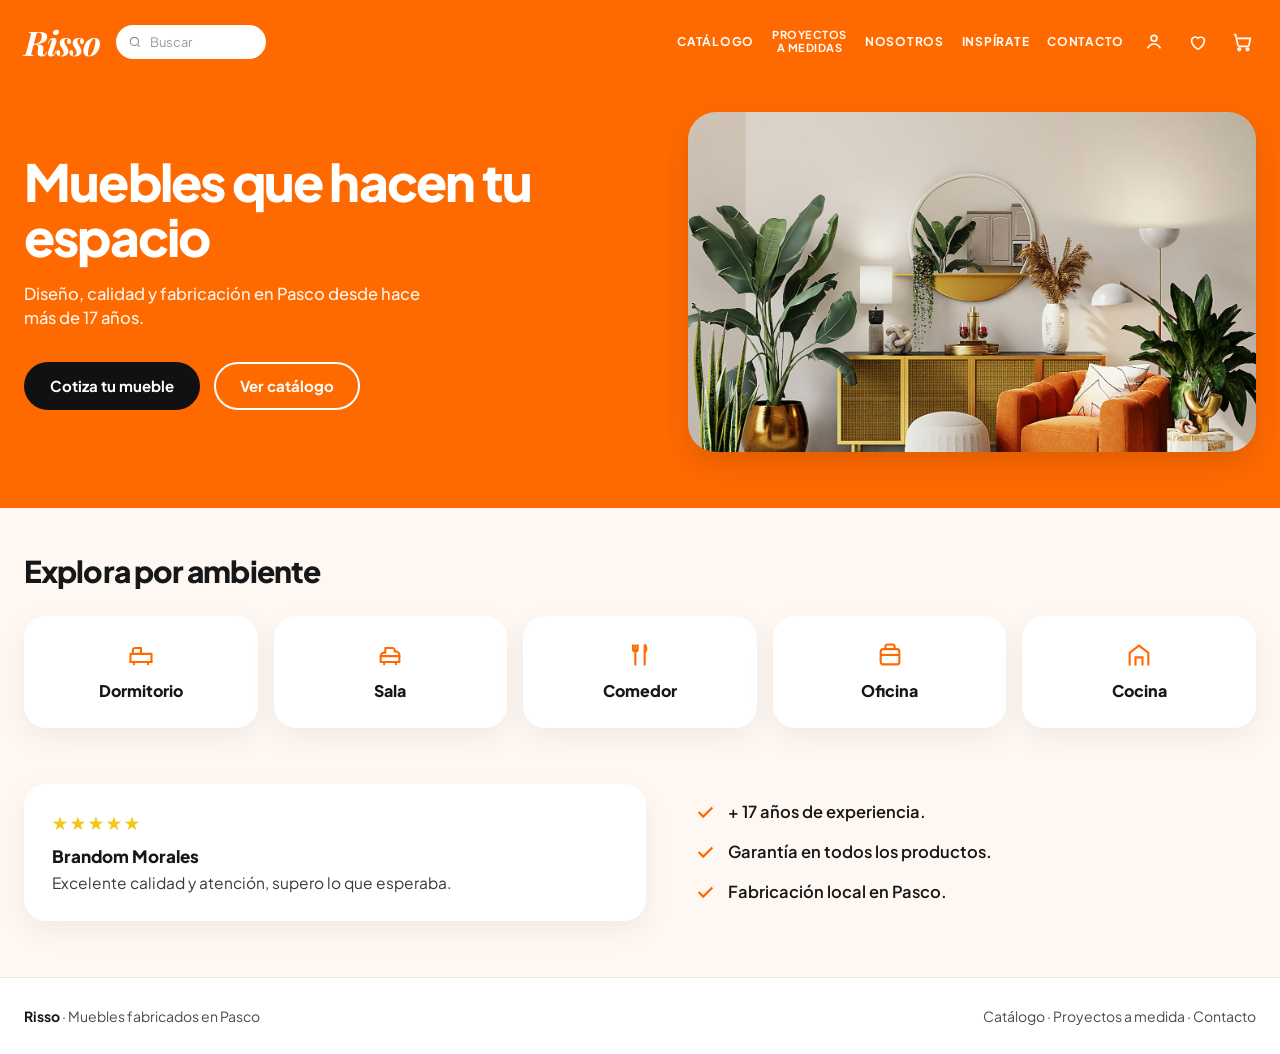
==== index.html @ d1f2bb3b "Add files via upload" ====
<!DOCTYPE html>
<html lang="es">
<head>
  <meta charset="UTF-8">
  <meta name="viewport" content="width=device-width, initial-scale=1.0">
  <title>Risso · Muebles que hacen tu espacio</title>
  <link rel="preconnect" href="https://fonts.googleapis.com">
  <link rel="preconnect" href="https://fonts.gstatic.com" crossorigin>
  <link href="https://fonts.googleapis.com/css2?family=Playfair+Display:ital,wght@1,700&family=Plus+Jakarta+Sans:wght@500;600;700;800&display=swap" rel="stylesheet">
  <link rel="stylesheet" href="css/styles.css">
  <link rel="icon" href="data:image/svg+xml,<svg xmlns='http://www.w3.org/2000/svg' viewBox='0 0 100 100'><text y='.9em' font-size='90'>R</text></svg>">
</head>
<body>
  <header class="site-header">
    <div class="wrap header-inner">
      <a class="logo" href="index.html">Risso</a>
      <form class="search" data-search>
        <svg width="14" height="14" viewBox="0 0 24 24" fill="none" stroke="currentColor" stroke-width="2"><circle cx="11" cy="11" r="7"/><path d="M20 20l-3-3"/></svg>
        <input type="search" placeholder="Buscar" aria-label="Buscar">
      </form>
      <button class="menu-toggle" id="menu-toggle" aria-label="Menú">
        <svg width="24" height="24" fill="none" stroke="currentColor" stroke-width="2"><path d="M4 7h16M4 12h16M4 17h16"/></svg>
      </button>
      <nav class="nav" id="site-nav">
        <a href="catalogo.html">Catálogo</a>
        <a class="stack" href="proyectos.html">Proyectos<br>a medidas</a>
        <a href="nosotros.html">Nosotros</a>
        <a href="inspirate.html">Inspírate</a>
        <a href="contacto.html">Contacto</a>
      </nav>
      <div class="header-actions">
        <a class="icon-btn" href="contacto.html" aria-label="Cuenta">
          <svg viewBox="0 0 24 24" fill="none" stroke="currentColor" stroke-width="1.8"><circle cx="12" cy="8" r="3.2"/><path d="M5 19c1.6-3.2 4-4.8 7-4.8s5.4 1.6 7 4.8"/></svg>
        </a>
        <button class="icon-btn" id="open-fav" aria-label="Favoritos" onclick="location.href='catalogo.html'">
          <svg viewBox="0 0 24 24" fill="none" stroke="currentColor" stroke-width="1.8"><path d="M12 20s-7-4.4-7-10a4 4 0 0 1 7-2 4 4 0 0 1 7 2c0 5.6-7 10-7 10z"/></svg>
          <span class="badge" id="fav-count">0</span>
        </button>
        <button class="icon-btn" id="open-cart" aria-label="Carrito">
          <svg viewBox="0 0 24 24" fill="none" stroke="currentColor" stroke-width="1.8"><circle cx="9" cy="20" r="1.4"/><circle cx="18" cy="20" r="1.4"/><path d="M3 4h2l2.4 11.2a2 2 0 0 0 2 1.6h8.3a2 2 0 0 0 2-1.5L21 8H7"/></svg>
          <span class="badge" id="cart-count">0</span>
        </button>
      </div>
    </div>
  </header>

  <section class="hero">
    <div class="wrap hero-grid">
      <div>
        <h1><span class="hero-line">Muebles que hacen tu</span> espacio</h1>
        <p>Diseño, calidad y fabricación en Pasco desde hace más de 17 años.</p>
        <div class="hero-actions">
          <a class="btn btn-dark" href="contacto.html">Cotiza tu mueble</a>
          <a class="btn btn-outline" href="catalogo.html">Ver catálogo</a>
        </div>
      </div>
      <img class="hero-photo" src="assets/hero.jpg" alt="Espacio de trabajo con muebles de madera junto a ventanales">
    </div>
  </section>

  <main>
    <section class="explore">
      <div class="wrap">
        <h2>Explora por ambiente</h2>
        <div class="rooms">
          <a class="room-card" href="catalogo.html?ambiente=Dormitorio">
            <svg viewBox="0 0 24 24" fill="none" stroke="currentColor" stroke-width="1.8" stroke-linecap="round" stroke-linejoin="round"><path d="M3 18V11h18v7"/><path d="M5 11V8a2 2 0 0 1 2-2h5v5"/><path d="M3 18h18"/><path d="M6 18v2M18 18v2"/></svg>
            Dormitorio
          </a>
          <a class="room-card" href="catalogo.html?ambiente=Sala">
            <svg viewBox="0 0 24 24" fill="none" stroke="currentColor" stroke-width="1.8" stroke-linecap="round" stroke-linejoin="round"><path d="M4 13v5h16v-5"/><path d="M4 13h16a0 0 0 0 0 0 0v-1a3 3 0 0 0-3-3h-1V8a2 2 0 0 0-2-2H8v4H7a3 3 0 0 0-3 3z"/><path d="M7 18v2M17 18v2"/></svg>
            Sala
          </a>
          <a class="room-card" href="catalogo.html?ambiente=Comedor">
            <svg viewBox="0 0 24 24" fill="none" stroke="currentColor" stroke-width="1.8"><path d="M8 3v7M6 3v4a2 2 0 0 0 4 0V3"/><path d="M8 10v11"/><path d="M16 3v18"/><path d="M16 3c2 2 2 5 0 7"/></svg>
            Comedor
          </a>
          <a class="room-card" href="catalogo.html?ambiente=Oficina">
            <svg viewBox="0 0 24 24" fill="none" stroke="currentColor" stroke-width="1.8"><path d="M8 7V5a2 2 0 0 1 2-2h4a2 2 0 0 1 2 2v2"/><rect x="4" y="7" width="16" height="13" rx="2"/><path d="M4 12h16"/></svg>
            Oficina
          </a>
          <a class="room-card" href="catalogo.html?ambiente=Cocina">
            <svg viewBox="0 0 24 24" fill="none" stroke="currentColor" stroke-width="1.8"><path d="M4 21V10l8-6 8 6v11"/><path d="M9 21v-7h6v7"/></svg>
            Cocina
          </a>
        </div>
      </div>
    </section>

    <section>
      <div class="wrap proof">
        <article class="review">
          <div class="stars">★★★★★</div>
          <h3>Brandom Morales</h3>
          <p>Excelente calidad y atención, supero lo que esperaba.</p>
        </article>
        <div class="benefits">
          <div class="benefit">
            <svg viewBox="0 0 24 24" fill="none" stroke="currentColor" stroke-width="2.4"><path d="M5 12l5 5L20 7"/></svg>
            + 17 años de experiencia.
          </div>
          <div class="benefit">
            <svg viewBox="0 0 24 24" fill="none" stroke="currentColor" stroke-width="2.4"><path d="M5 12l5 5L20 7"/></svg>
            Garantía en todos los productos.
          </div>
          <div class="benefit">
            <svg viewBox="0 0 24 24" fill="none" stroke="currentColor" stroke-width="2.4"><path d="M5 12l5 5L20 7"/></svg>
            Fabricación local en Pasco.
          </div>
        </div>
      </div>
    </section>
  </main>

  <footer class="footer">
    <div class="wrap footer-inner">
      <p><strong>Risso</strong> · Muebles fabricados en Pasco</p>
      <p>Catálogo · Proyectos a medida · Contacto</p>
    </div>
  </footer>

  <div class="drawer" id="cart-drawer" data-close-cart>
    <div class="drawer-panel" onclick="event.stopPropagation()">
      <h2>Carrito</h2>
      <div id="cart-list"></div>
      <br>
      <a class="btn btn-dark" href="contacto.html">Cotizar pedido</a>
    </div>
  </div>
  <div class="toast" id="toast"></div>
  <script src="js/main.js"></script>
</body>
</html>
---- css/styles.css ----
:root {
  --orange: #ff6a00;
  --orange-hover: #e85f00;
  --cream: #fff6ee;
  --page: #fff8f2;
  --ink: #171717;
  --muted: #4b4b4b;
  --star: #f5c518;
  --radius: 22px;
  --shadow: 0 10px 30px rgba(23, 23, 23, 0.06);
  --header-h: 84px;
  --max: 1240px;
}

*,
*::before,
*::after {
  box-sizing: border-box;
  margin: 0;
  padding: 0;
}

html {
  scroll-behavior: smooth;
}

body {
  font-family: "Plus Jakarta Sans", system-ui, sans-serif;
  color: var(--ink);
  background: var(--page);
  line-height: 1.45;
  min-height: 100vh;
}

img {
  max-width: 100%;
  display: block;
}

a {
  color: inherit;
  text-decoration: none;
}

button,
input,
textarea,
select {
  font-family: inherit;
}

.wrap {
  width: min(var(--max), calc(100% - 48px));
  margin-inline: auto;
}

/* Header */
.site-header {
  background: var(--orange);
  color: #fff;
}

.header-inner {
  min-height: var(--header-h);
  display: flex;
  align-items: center;
  gap: 16px;
}

.logo {
  font-family: "Playfair Display", Georgia, serif;
  font-style: italic;
  font-weight: 700;
  font-size: 34px;
  letter-spacing: -0.03em;
  line-height: 1;
  white-space: nowrap;
  flex-shrink: 0;
}

.search {
  position: relative;
  width: 150px;
  flex-shrink: 0;
}

.search svg {
  position: absolute;
  left: 12px;
  top: 50%;
  transform: translateY(-50%);
  color: #8a8a8a;
  pointer-events: none;
}

.search input {
  width: 100%;
  height: 34px;
  border: 0;
  border-radius: 999px;
  padding: 0 12px 0 34px;
  background: #fff;
  color: #333;
  font-size: 13px;
  outline: none;
}

.search input::placeholder {
  color: #9a9a9a;
}

.nav {
  margin-left: auto;
  display: flex;
  align-items: center;
  gap: 18px;
}

.nav a {
  font-size: 12px;
  font-weight: 700;
  letter-spacing: 0.06em;
  text-transform: uppercase;
  white-space: nowrap;
  opacity: 0.98;
}

.nav a.stack {
  text-align: center;
  line-height: 1.15;
  font-size: 11px;
  letter-spacing: 0.05em;
  white-space: normal;
}

.nav a:hover,
.nav a.is-active {
  opacity: 1;
  text-decoration: underline;
  text-underline-offset: 6px;
}

.header-actions {
  display: flex;
  align-items: center;
  gap: 16px;
  flex-shrink: 0;
}

.icon-btn {
  position: relative;
  width: 28px;
  height: 28px;
  display: grid;
  place-items: center;
  color: #fff;
  background: none;
  border: 0;
  cursor: pointer;
}

.icon-btn svg {
  width: 22px;
  height: 22px;
}

.badge {
  position: absolute;
  top: -6px;
  right: -8px;
  min-width: 16px;
  height: 16px;
  padding: 0 4px;
  border-radius: 999px;
  background: #111;
  color: #fff;
  font-size: 10px;
  font-weight: 700;
  display: none;
  place-items: center;
}

.badge.show {
  display: grid;
}

.menu-toggle {
  display: none;
  background: none;
  border: 0;
  color: #fff;
  cursor: pointer;
}

/* Hero */
.hero {
  background: var(--orange);
  color: #fff;
  padding: 28px 0 56px;
}

.hero-grid {
  display: grid;
  grid-template-columns: minmax(0, 1.05fr) minmax(320px, 0.95fr);
  gap: 36px;
  align-items: center;
}

.hero h1 {
  font-size: clamp(34px, 4vw, 52px);
  font-weight: 800;
  letter-spacing: -0.035em;
  line-height: 1.08;
}

.hero-line {
  display: block;
  white-space: nowrap;
}

.hero p {
  margin-top: 18px;
  max-width: 34ch;
  font-size: 16.5px;
  font-weight: 500;
  line-height: 1.45;
  color: rgba(255, 255, 255, 0.92);
}

.hero-actions {
  display: flex;
  gap: 14px;
  margin-top: 32px;
  flex-wrap: wrap;
}

.btn {
  display: inline-flex;
  align-items: center;
  justify-content: center;
  height: 48px;
  padding: 0 24px;
  border-radius: 999px;
  font-size: 15px;
  font-weight: 700;
  border: 2px solid transparent;
  cursor: pointer;
  transition: 0.18s ease;
}

.btn-dark {
  background: #111;
  color: #fff;
}

.btn-dark:hover {
  background: #000;
  transform: translateY(-1px);
}

.btn-outline {
  background: transparent;
  color: #fff;
  border-color: #fff;
}

.btn-outline:hover {
  background: #fff;
  color: var(--orange);
}

.hero-photo {
  width: 100%;
  height: 340px;
  object-fit: cover;
  border-radius: 28px;
  box-shadow: 0 12px 30px rgba(0, 0, 0, 0.12);
}

/* Explore */
.explore {
  padding: 42px 0 28px;
}

.explore h2 {
  font-size: 30px;
  font-weight: 800;
  letter-spacing: -0.03em;
  margin-bottom: 22px;
}

.rooms {
  display: grid;
  grid-template-columns: repeat(5, 1fr);
  gap: 16px;
}

.room-card {
  background: #fff;
  border-radius: 22px;
  min-height: 112px;
  display: flex;
  flex-direction: column;
  align-items: center;
  justify-content: center;
  gap: 10px;
  box-shadow: var(--shadow);
  color: var(--ink);
  font-weight: 800;
  font-size: 16px;
  transition: 0.18s ease;
}

.room-card:hover {
  transform: translateY(-3px);
  box-shadow: 0 14px 28px rgba(23, 23, 23, 0.1);
}

.room-card svg {
  width: 28px;
  height: 28px;
  color: var(--orange);
}

.proof {
  display: grid;
  grid-template-columns: 1.05fr 0.95fr;
  gap: 48px;
  align-items: center;
  padding: 28px 0 56px;
}

.review {
  background: #fff;
  border-radius: 22px;
  padding: 26px 28px;
  box-shadow: var(--shadow);
}

.stars {
  color: var(--star);
  letter-spacing: 2px;
  font-size: 18px;
  margin-bottom: 8px;
}

.review h3 {
  font-size: 17px;
  font-weight: 800;
}

.review p {
  margin-top: 4px;
  color: #3a3a3a;
  font-size: 15.5px;
}

.benefits {
  display: grid;
  gap: 16px;
}

.benefit {
  display: flex;
  align-items: center;
  gap: 12px;
  font-size: 16.5px;
  font-weight: 600;
}

.benefit svg {
  width: 22px;
  height: 22px;
  color: var(--orange);
  flex-shrink: 0;
}

/* Inner pages */
.page-hero {
  background: var(--orange);
  color: #fff;
  padding: 28px 0 40px;
}

.page-hero h1 {
  font-size: clamp(32px, 4vw, 48px);
  font-weight: 800;
  letter-spacing: -0.03em;
}

.page-hero p {
  margin-top: 8px;
  max-width: 52ch;
  color: rgba(255, 255, 255, 0.92);
}

.section {
  padding: 40px 0 64px;
}

.filters {
  display: flex;
  flex-wrap: wrap;
  gap: 10px;
  margin-bottom: 24px;
}

.chip {
  height: 38px;
  padding: 0 16px;
  border-radius: 999px;
  border: 0;
  background: #fff;
  font-weight: 700;
  cursor: pointer;
  box-shadow: var(--shadow);
}

.chip.is-on,
.chip:hover {
  background: var(--orange);
  color: #fff;
}

.grid-cards {
  display: grid;
  grid-template-columns: repeat(3, 1fr);
  gap: 20px;
}

.product {
  background: #fff;
  border-radius: 22px;
  overflow: hidden;
  box-shadow: var(--shadow);
}

.product img {
  width: 100%;
  height: 190px;
  object-fit: cover;
}

.product-body {
  padding: 16px 18px 18px;
}

.product h3 {
  font-size: 17px;
}

.product .meta {
  color: var(--muted);
  font-size: 13px;
  margin: 4px 0 12px;
}

.product-row {
  display: flex;
  align-items: center;
  justify-content: space-between;
  gap: 10px;
}

.price {
  font-weight: 800;
  color: var(--orange);
}

.ghost {
  height: 36px;
  padding: 0 12px;
  border-radius: 999px;
  border: 1px solid #ececec;
  background: #fff;
  cursor: pointer;
  font-weight: 700;
  font-size: 13px;
}

.ghost:hover {
  border-color: var(--orange);
  color: var(--orange);
}

.two-col {
  display: grid;
  grid-template-columns: 1fr 1fr;
  gap: 28px;
  align-items: start;
}

.panel {
  background: #fff;
  border-radius: 22px;
  padding: 24px;
  box-shadow: var(--shadow);
}

.panel h2 {
  margin-bottom: 10px;
  font-size: 24px;
}

.form {
  display: grid;
  gap: 12px;
}

.form label {
  font-size: 13px;
  font-weight: 700;
}

.form input,
.form textarea,
.form select {
  width: 100%;
  border: 1px solid #eee;
  background: #fff;
  border-radius: 12px;
  padding: 12px 14px;
  font-size: 15px;
  outline: none;
}

.form textarea {
  min-height: 120px;
  resize: vertical;
}

.form input:focus,
.form textarea:focus,
.form select:focus {
  border-color: var(--orange);
}

.gallery {
  display: grid;
  grid-template-columns: repeat(3, 1fr);
  gap: 16px;
}

.gallery img {
  width: 100%;
  height: 220px;
  object-fit: cover;
  border-radius: 18px;
}

.footer {
  background: #fff;
  border-top: 1px solid #f3e6d8;
  padding: 28px 0;
  color: var(--muted);
  font-size: 14px;
}

.footer-inner {
  display: flex;
  justify-content: space-between;
  gap: 16px;
  flex-wrap: wrap;
}

.footer strong {
  color: var(--ink);
}

.toast {
  position: fixed;
  right: 20px;
  bottom: 20px;
  background: #111;
  color: #fff;
  padding: 12px 16px;
  border-radius: 12px;
  display: none;
  z-index: 50;
}

.toast.show {
  display: block;
}

.drawer {
  position: fixed;
  inset: 0;
  background: rgba(0, 0, 0, 0.35);
  display: none;
  z-index: 40;
}

.drawer.open {
  display: block;
}

.drawer-panel {
  position: absolute;
  right: 0;
  top: 0;
  height: 100%;
  width: min(380px, 100%);
  background: #fff;
  padding: 24px;
  overflow: auto;
}

.drawer h2 {
  margin-bottom: 16px;
}

.cart-item {
  display: flex;
  justify-content: space-between;
  gap: 12px;
  padding: 12px 0;
  border-bottom: 1px solid #f1f1f1;
}

.empty {
  color: var(--muted);
}

@media (max-width: 980px) {
  .hero-grid,
  .proof,
  .two-col,
  .grid-cards,
  .gallery {
    grid-template-columns: 1fr 1fr;
  }

  .rooms {
    grid-template-columns: repeat(3, 1fr);
  }

  .hero h1 {
    max-width: none;
  }
}

@media (max-width: 1100px) {
  .menu-toggle {
    display: grid;
    margin-left: auto;
  }

  .nav {
    display: none;
    position: absolute;
    left: 24px;
    right: 24px;
    top: 84px;
    background: #fff;
    color: var(--ink);
    flex-direction: column;
    align-items: flex-start;
    padding: 16px;
    border-radius: 16px;
    z-index: 20;
    box-shadow: var(--shadow);
  }

  .nav.open {
    display: flex;
  }

  .nav a {
    padding: 8px 0;
  }

  .header-inner {
    position: relative;
  }

  .search {
    display: none;
  }
}

@media (max-width: 640px) {
  .wrap {
    width: min(var(--max), calc(100% - 28px));
  }

  .rooms,
  .grid-cards,
  .gallery,
  .hero-grid,
  .proof,
  .two-col {
    grid-template-columns: 1fr;
  }

  .hero-photo {
    height: 220px;
  }

  .header-actions {
    gap: 10px;
  }
}
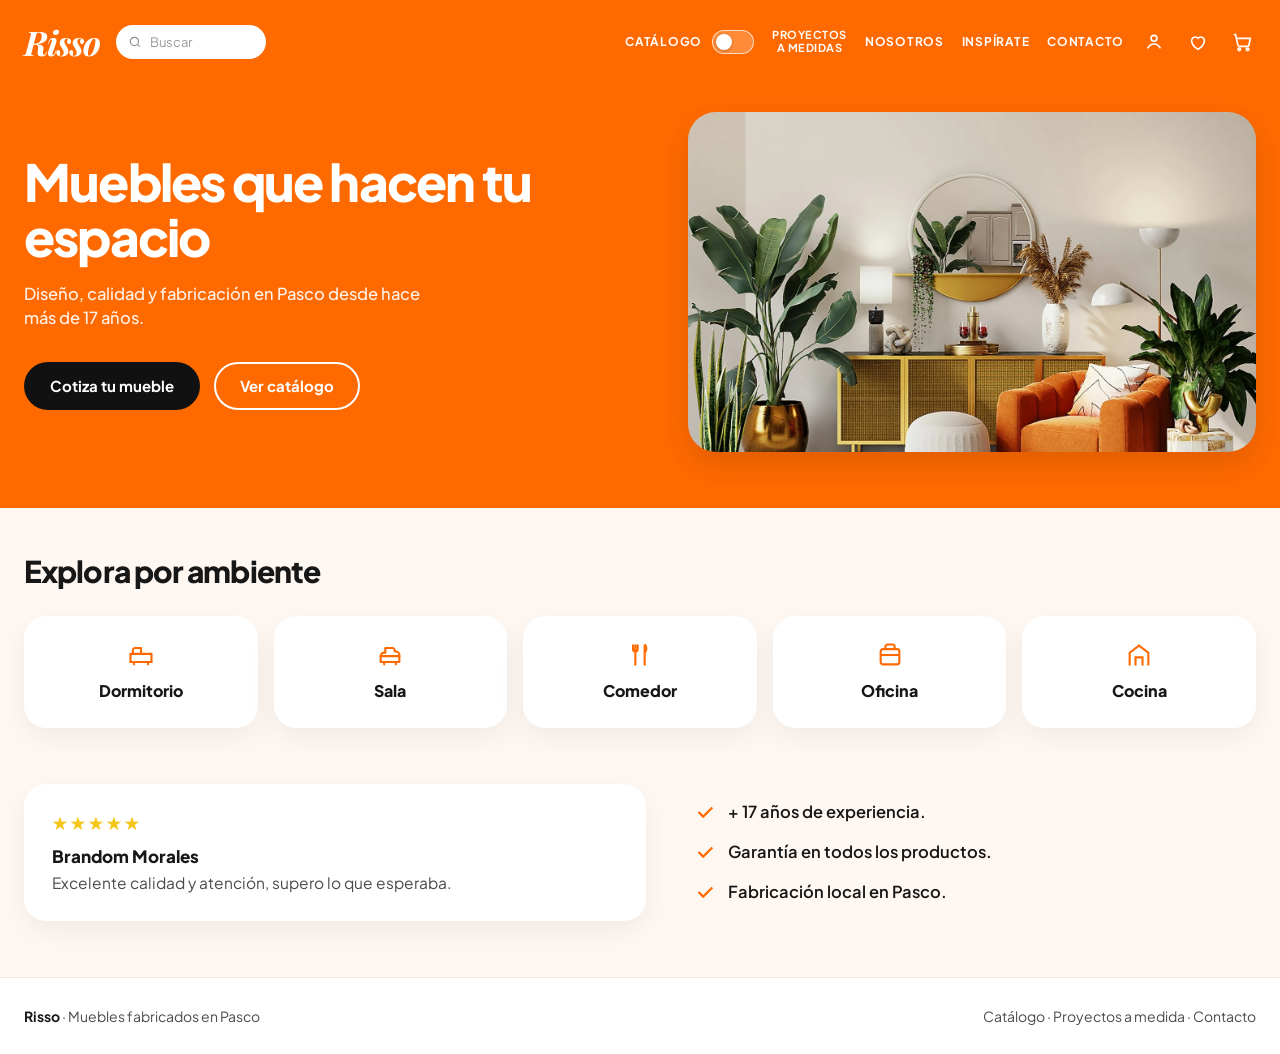
==== commit 5efd0449: "Actualizaciòn de imagenes a formato webp" ====
--- a/index.html
+++ b/index.html
@@ -1,133 +1,139 @@
-<!DOCTYPE html>
-<html lang="es">
-<head>
-  <meta charset="UTF-8">
-  <meta name="viewport" content="width=device-width, initial-scale=1.0">
-  <title>Risso · Muebles que hacen tu espacio</title>
-  <link rel="preconnect" href="https://fonts.googleapis.com">
-  <link rel="preconnect" href="https://fonts.gstatic.com" crossorigin>
-  <link href="https://fonts.googleapis.com/css2?family=Playfair+Display:ital,wght@1,700&family=Plus+Jakarta+Sans:wght@500;600;700;800&display=swap" rel="stylesheet">
-  <link rel="stylesheet" href="css/styles.css">
-  <link rel="icon" href="data:image/svg+xml,<svg xmlns='http://www.w3.org/2000/svg' viewBox='0 0 100 100'><text y='.9em' font-size='90'>R</text></svg>">
-</head>
-<body>
-  <header class="site-header">
-    <div class="wrap header-inner">
-      <a class="logo" href="index.html">Risso</a>
-      <form class="search" data-search>
-        <svg width="14" height="14" viewBox="0 0 24 24" fill="none" stroke="currentColor" stroke-width="2"><circle cx="11" cy="11" r="7"/><path d="M20 20l-3-3"/></svg>
-        <input type="search" placeholder="Buscar" aria-label="Buscar">
-      </form>
-      <button class="menu-toggle" id="menu-toggle" aria-label="Menú">
-        <svg width="24" height="24" fill="none" stroke="currentColor" stroke-width="2"><path d="M4 7h16M4 12h16M4 17h16"/></svg>
-      </button>
-      <nav class="nav" id="site-nav">
-        <a href="catalogo.html">Catálogo</a>
-        <a class="stack" href="proyectos.html">Proyectos<br>a medidas</a>
-        <a href="nosotros.html">Nosotros</a>
-        <a href="inspirate.html">Inspírate</a>
-        <a href="contacto.html">Contacto</a>
-      </nav>
-      <div class="header-actions">
-        <a class="icon-btn" href="contacto.html" aria-label="Cuenta">
-          <svg viewBox="0 0 24 24" fill="none" stroke="currentColor" stroke-width="1.8"><circle cx="12" cy="8" r="3.2"/><path d="M5 19c1.6-3.2 4-4.8 7-4.8s5.4 1.6 7 4.8"/></svg>
-        </a>
-        <button class="icon-btn" id="open-fav" aria-label="Favoritos" onclick="location.href='catalogo.html'">
-          <svg viewBox="0 0 24 24" fill="none" stroke="currentColor" stroke-width="1.8"><path d="M12 20s-7-4.4-7-10a4 4 0 0 1 7-2 4 4 0 0 1 7 2c0 5.6-7 10-7 10z"/></svg>
-          <span class="badge" id="fav-count">0</span>
-        </button>
-        <button class="icon-btn" id="open-cart" aria-label="Carrito">
-          <svg viewBox="0 0 24 24" fill="none" stroke="currentColor" stroke-width="1.8"><circle cx="9" cy="20" r="1.4"/><circle cx="18" cy="20" r="1.4"/><path d="M3 4h2l2.4 11.2a2 2 0 0 0 2 1.6h8.3a2 2 0 0 0 2-1.5L21 8H7"/></svg>
-          <span class="badge" id="cart-count">0</span>
-        </button>
-      </div>
-    </div>
-  </header>
-
-  <section class="hero">
-    <div class="wrap hero-grid">
-      <div>
-        <h1><span class="hero-line">Muebles que hacen tu</span> espacio</h1>
-        <p>Diseño, calidad y fabricación en Pasco desde hace más de 17 años.</p>
-        <div class="hero-actions">
-          <a class="btn btn-dark" href="contacto.html">Cotiza tu mueble</a>
-          <a class="btn btn-outline" href="catalogo.html">Ver catálogo</a>
-        </div>
-      </div>
-      <img class="hero-photo" src="assets/hero.jpg" alt="Espacio de trabajo con muebles de madera junto a ventanales">
-    </div>
-  </section>
-
-  <main>
-    <section class="explore">
-      <div class="wrap">
-        <h2>Explora por ambiente</h2>
-        <div class="rooms">
-          <a class="room-card" href="catalogo.html?ambiente=Dormitorio">
-            <svg viewBox="0 0 24 24" fill="none" stroke="currentColor" stroke-width="1.8" stroke-linecap="round" stroke-linejoin="round"><path d="M3 18V11h18v7"/><path d="M5 11V8a2 2 0 0 1 2-2h5v5"/><path d="M3 18h18"/><path d="M6 18v2M18 18v2"/></svg>
-            Dormitorio
-          </a>
-          <a class="room-card" href="catalogo.html?ambiente=Sala">
-            <svg viewBox="0 0 24 24" fill="none" stroke="currentColor" stroke-width="1.8" stroke-linecap="round" stroke-linejoin="round"><path d="M4 13v5h16v-5"/><path d="M4 13h16a0 0 0 0 0 0 0v-1a3 3 0 0 0-3-3h-1V8a2 2 0 0 0-2-2H8v4H7a3 3 0 0 0-3 3z"/><path d="M7 18v2M17 18v2"/></svg>
-            Sala
-          </a>
-          <a class="room-card" href="catalogo.html?ambiente=Comedor">
-            <svg viewBox="0 0 24 24" fill="none" stroke="currentColor" stroke-width="1.8"><path d="M8 3v7M6 3v4a2 2 0 0 0 4 0V3"/><path d="M8 10v11"/><path d="M16 3v18"/><path d="M16 3c2 2 2 5 0 7"/></svg>
-            Comedor
-          </a>
-          <a class="room-card" href="catalogo.html?ambiente=Oficina">
-            <svg viewBox="0 0 24 24" fill="none" stroke="currentColor" stroke-width="1.8"><path d="M8 7V5a2 2 0 0 1 2-2h4a2 2 0 0 1 2 2v2"/><rect x="4" y="7" width="16" height="13" rx="2"/><path d="M4 12h16"/></svg>
-            Oficina
-          </a>
-          <a class="room-card" href="catalogo.html?ambiente=Cocina">
-            <svg viewBox="0 0 24 24" fill="none" stroke="currentColor" stroke-width="1.8"><path d="M4 21V10l8-6 8 6v11"/><path d="M9 21v-7h6v7"/></svg>
-            Cocina
-          </a>
-        </div>
-      </div>
-    </section>
-
-    <section>
-      <div class="wrap proof">
-        <article class="review">
-          <div class="stars">★★★★★</div>
-          <h3>Brandom Morales</h3>
-          <p>Excelente calidad y atención, supero lo que esperaba.</p>
-        </article>
-        <div class="benefits">
-          <div class="benefit">
-            <svg viewBox="0 0 24 24" fill="none" stroke="currentColor" stroke-width="2.4"><path d="M5 12l5 5L20 7"/></svg>
-            + 17 años de experiencia.
-          </div>
-          <div class="benefit">
-            <svg viewBox="0 0 24 24" fill="none" stroke="currentColor" stroke-width="2.4"><path d="M5 12l5 5L20 7"/></svg>
-            Garantía en todos los productos.
-          </div>
-          <div class="benefit">
-            <svg viewBox="0 0 24 24" fill="none" stroke="currentColor" stroke-width="2.4"><path d="M5 12l5 5L20 7"/></svg>
-            Fabricación local en Pasco.
-          </div>
-        </div>
-      </div>
-    </section>
-  </main>
-
-  <footer class="footer">
-    <div class="wrap footer-inner">
-      <p><strong>Risso</strong> · Muebles fabricados en Pasco</p>
-      <p>Catálogo · Proyectos a medida · Contacto</p>
-    </div>
-  </footer>
-
-  <div class="drawer" id="cart-drawer" data-close-cart>
-    <div class="drawer-panel" onclick="event.stopPropagation()">
-      <h2>Carrito</h2>
-      <div id="cart-list"></div>
-      <br>
-      <a class="btn btn-dark" href="contacto.html">Cotizar pedido</a>
-    </div>
-  </div>
-  <div class="toast" id="toast"></div>
-  <script src="js/main.js"></script>
-</body>
-</html>
+<!DOCTYPE html>
+<html lang="es">
+<head>
+  <meta charset="UTF-8">
+  <meta name="viewport" content="width=device-width, initial-scale=1.0">
+  <title>Risso · Muebles que hacen tu espacio</title>
+  <link rel="preconnect" href="https://fonts.googleapis.com">
+  <link rel="preconnect" href="https://fonts.gstatic.com" crossorigin>
+  <link href="https://fonts.googleapis.com/css2?family=Playfair+Display:ital,wght@1,700&family=Plus+Jakarta+Sans:wght@500;600;700;800&display=swap" rel="stylesheet">
+  <link rel="stylesheet" href="css/styles.css">
+  <link rel="icon" href="data:image/svg+xml,<svg xmlns='http://www.w3.org/2000/svg' viewBox='0 0 100 100'><text y='.9em' font-size='90'>R</text></svg>">
+</head>
+<body>
+  <header class="site-header">
+    <div class="wrap header-inner">
+      <a class="logo" href="index.html">Risso</a>
+      <form class="search" data-search>
+        <svg width="14" height="14" viewBox="0 0 24 24" fill="none" stroke="currentColor" stroke-width="2"><circle cx="11" cy="11" r="7"/><path d="M20 20l-3-3"/></svg>
+        <input type="search" placeholder="Buscar" aria-label="Buscar">
+      </form>
+      <button class="menu-toggle" id="menu-toggle" aria-label="Menú">
+        <svg width="24" height="24" fill="none" stroke="currentColor" stroke-width="2"><path d="M4 7h16M4 12h16M4 17h16"/></svg>
+      </button>
+      <nav class="nav" id="site-nav">
+        <div class="nav-catalog">
+          <a href="catalogo.html">Catálogo</a>
+          <button class="theme-toggle" id="btnTema" type="button" role="switch" aria-checked="false" aria-label="Modo oscuro">
+            <span class="theme-toggle-track" aria-hidden="true"></span>
+          </button>
+        </div>
+        <a class="stack" href="proyectos.html">Proyectos<br>a medidas</a>
+        <a href="nosotros.html">Nosotros</a>
+        <a href="inspirate.html">Inspírate</a>
+        <a href="contacto.html">Contacto</a>
+      </nav>
+      <div class="header-actions">
+        <a class="icon-btn" href="contacto.html" aria-label="Cuenta">
+          <svg viewBox="0 0 24 24" fill="none" stroke="currentColor" stroke-width="1.8"><circle cx="12" cy="8" r="3.2"/><path d="M5 19c1.6-3.2 4-4.8 7-4.8s5.4 1.6 7 4.8"/></svg>
+        </a>
+        <button class="icon-btn" id="open-fav" aria-label="Favoritos" onclick="location.href='catalogo.html'">
+          <svg viewBox="0 0 24 24" fill="none" stroke="currentColor" stroke-width="1.8"><path d="M12 20s-7-4.4-7-10a4 4 0 0 1 7-2 4 4 0 0 1 7 2c0 5.6-7 10-7 10z"/></svg>
+          <span class="badge" id="fav-count">0</span>
+        </button>
+        <button class="icon-btn" id="open-cart" aria-label="Carrito">
+          <svg viewBox="0 0 24 24" fill="none" stroke="currentColor" stroke-width="1.8"><circle cx="9" cy="20" r="1.4"/><circle cx="18" cy="20" r="1.4"/><path d="M3 4h2l2.4 11.2a2 2 0 0 0 2 1.6h8.3a2 2 0 0 0 2-1.5L21 8H7"/></svg>
+          <span class="badge" id="cart-count">0</span>
+        </button>
+      </div>
+    </div>
+  </header>
+
+  <section class="hero">
+    <div class="wrap hero-grid">
+      <div>
+        <h1><span class="hero-line">Muebles que hacen tu</span> espacio</h1>
+        <p>Diseño, calidad y fabricación en Pasco desde hace más de 17 años.</p>
+        <div class="hero-actions">
+          <a class="btn btn-dark" href="contacto.html">Cotiza tu mueble</a>
+          <a class="btn btn-outline" href="catalogo.html">Ver catálogo</a>
+        </div>
+      </div>
+      <img class="hero-photo" src="assets/hero.webp" alt="Espacio de trabajo con muebles de madera junto a ventanales">
+    </div>
+  </section>
+
+  <main>
+    <section class="explore">
+      <div class="wrap">
+        <h2>Explora por ambiente</h2>
+        <div class="rooms">
+          <a class="room-card" href="catalogo.html?ambiente=Dormitorio">
+            <svg viewBox="0 0 24 24" fill="none" stroke="currentColor" stroke-width="1.8" stroke-linecap="round" stroke-linejoin="round"><path d="M3 18V11h18v7"/><path d="M5 11V8a2 2 0 0 1 2-2h5v5"/><path d="M3 18h18"/><path d="M6 18v2M18 18v2"/></svg>
+            Dormitorio
+          </a>
+          <a class="room-card" href="catalogo.html?ambiente=Sala">
+            <svg viewBox="0 0 24 24" fill="none" stroke="currentColor" stroke-width="1.8" stroke-linecap="round" stroke-linejoin="round"><path d="M4 13v5h16v-5"/><path d="M4 13h16a0 0 0 0 0 0 0v-1a3 3 0 0 0-3-3h-1V8a2 2 0 0 0-2-2H8v4H7a3 3 0 0 0-3 3z"/><path d="M7 18v2M17 18v2"/></svg>
+            Sala
+          </a>
+          <a class="room-card" href="catalogo.html?ambiente=Comedor">
+            <svg viewBox="0 0 24 24" fill="none" stroke="currentColor" stroke-width="1.8"><path d="M8 3v7M6 3v4a2 2 0 0 0 4 0V3"/><path d="M8 10v11"/><path d="M16 3v18"/><path d="M16 3c2 2 2 5 0 7"/></svg>
+            Comedor
+          </a>
+          <a class="room-card" href="catalogo.html?ambiente=Oficina">
+            <svg viewBox="0 0 24 24" fill="none" stroke="currentColor" stroke-width="1.8"><path d="M8 7V5a2 2 0 0 1 2-2h4a2 2 0 0 1 2 2v2"/><rect x="4" y="7" width="16" height="13" rx="2"/><path d="M4 12h16"/></svg>
+            Oficina
+          </a>
+          <a class="room-card" href="catalogo.html?ambiente=Cocina">
+            <svg viewBox="0 0 24 24" fill="none" stroke="currentColor" stroke-width="1.8"><path d="M4 21V10l8-6 8 6v11"/><path d="M9 21v-7h6v7"/></svg>
+            Cocina
+          </a>
+        </div>
+      </div>
+    </section>
+
+    <section>
+      <div class="wrap proof">
+        <article class="review">
+          <div class="stars">★★★★★</div>
+          <h3>Brandom Morales</h3>
+          <p>Excelente calidad y atención, supero lo que esperaba.</p>
+        </article>
+        <div class="benefits">
+          <div class="benefit">
+            <svg viewBox="0 0 24 24" fill="none" stroke="currentColor" stroke-width="2.4"><path d="M5 12l5 5L20 7"/></svg>
+            + 17 años de experiencia.
+          </div>
+          <div class="benefit">
+            <svg viewBox="0 0 24 24" fill="none" stroke="currentColor" stroke-width="2.4"><path d="M5 12l5 5L20 7"/></svg>
+            Garantía en todos los productos.
+          </div>
+          <div class="benefit">
+            <svg viewBox="0 0 24 24" fill="none" stroke="currentColor" stroke-width="2.4"><path d="M5 12l5 5L20 7"/></svg>
+            Fabricación local en Pasco.
+          </div>
+        </div>
+      </div>
+    </section>
+  </main>
+
+  <footer class="footer">
+    <div class="wrap footer-inner">
+      <p><strong>Risso</strong> · Muebles fabricados en Pasco</p>
+      <p>Catálogo · Proyectos a medida · Contacto</p>
+    </div>
+  </footer>
+
+  <div class="drawer" id="cart-drawer" data-close-cart>
+    <div class="drawer-panel" onclick="event.stopPropagation()">
+      <h2>Carrito</h2>
+      <div id="cart-list"></div>
+      <br>
+      <a class="btn btn-dark" href="contacto.html">Cotizar pedido</a>
+    </div>
+  </div>
+  <div class="toast" id="toast"></div>
+  <script src="js/app.js"></script>
+  <script src="js/main.js"></script>
+</body>
+</html>
--- a/css/styles.css
+++ b/css/styles.css
@@ -1,703 +1,776 @@
-:root {
-  --orange: #ff6a00;
-  --orange-hover: #e85f00;
-  --cream: #fff6ee;
-  --page: #fff8f2;
-  --ink: #171717;
-  --muted: #4b4b4b;
-  --star: #f5c518;
-  --radius: 22px;
-  --shadow: 0 10px 30px rgba(23, 23, 23, 0.06);
-  --header-h: 84px;
-  --max: 1240px;
-}
-
-*,
-*::before,
-*::after {
-  box-sizing: border-box;
-  margin: 0;
-  padding: 0;
-}
-
-html {
-  scroll-behavior: smooth;
-}
-
-body {
-  font-family: "Plus Jakarta Sans", system-ui, sans-serif;
-  color: var(--ink);
-  background: var(--page);
-  line-height: 1.45;
-  min-height: 100vh;
-}
-
-img {
-  max-width: 100%;
-  display: block;
-}
-
-a {
-  color: inherit;
-  text-decoration: none;
-}
-
-button,
-input,
-textarea,
-select {
-  font-family: inherit;
-}
-
-.wrap {
-  width: min(var(--max), calc(100% - 48px));
-  margin-inline: auto;
-}
-
-/* Header */
-.site-header {
-  background: var(--orange);
-  color: #fff;
-}
-
-.header-inner {
-  min-height: var(--header-h);
-  display: flex;
-  align-items: center;
-  gap: 16px;
-}
-
-.logo {
-  font-family: "Playfair Display", Georgia, serif;
-  font-style: italic;
-  font-weight: 700;
-  font-size: 34px;
-  letter-spacing: -0.03em;
-  line-height: 1;
-  white-space: nowrap;
-  flex-shrink: 0;
-}
-
-.search {
-  position: relative;
-  width: 150px;
-  flex-shrink: 0;
-}
-
-.search svg {
-  position: absolute;
-  left: 12px;
-  top: 50%;
-  transform: translateY(-50%);
-  color: #8a8a8a;
-  pointer-events: none;
-}
-
-.search input {
-  width: 100%;
-  height: 34px;
-  border: 0;
-  border-radius: 999px;
-  padding: 0 12px 0 34px;
-  background: #fff;
-  color: #333;
-  font-size: 13px;
-  outline: none;
-}
-
-.search input::placeholder {
-  color: #9a9a9a;
-}
-
-.nav {
-  margin-left: auto;
-  display: flex;
-  align-items: center;
-  gap: 18px;
-}
-
-.nav a {
-  font-size: 12px;
-  font-weight: 700;
-  letter-spacing: 0.06em;
-  text-transform: uppercase;
-  white-space: nowrap;
-  opacity: 0.98;
-}
-
-.nav a.stack {
-  text-align: center;
-  line-height: 1.15;
-  font-size: 11px;
-  letter-spacing: 0.05em;
-  white-space: normal;
-}
-
-.nav a:hover,
-.nav a.is-active {
-  opacity: 1;
-  text-decoration: underline;
-  text-underline-offset: 6px;
-}
-
-.header-actions {
-  display: flex;
-  align-items: center;
-  gap: 16px;
-  flex-shrink: 0;
-}
-
-.icon-btn {
-  position: relative;
-  width: 28px;
-  height: 28px;
-  display: grid;
-  place-items: center;
-  color: #fff;
-  background: none;
-  border: 0;
-  cursor: pointer;
-}
-
-.icon-btn svg {
-  width: 22px;
-  height: 22px;
-}
-
-.badge {
-  position: absolute;
-  top: -6px;
-  right: -8px;
-  min-width: 16px;
-  height: 16px;
-  padding: 0 4px;
-  border-radius: 999px;
-  background: #111;
-  color: #fff;
-  font-size: 10px;
-  font-weight: 700;
-  display: none;
-  place-items: center;
-}
-
-.badge.show {
-  display: grid;
-}
-
-.menu-toggle {
-  display: none;
-  background: none;
-  border: 0;
-  color: #fff;
-  cursor: pointer;
-}
-
-/* Hero */
-.hero {
-  background: var(--orange);
-  color: #fff;
-  padding: 28px 0 56px;
-}
-
-.hero-grid {
-  display: grid;
-  grid-template-columns: minmax(0, 1.05fr) minmax(320px, 0.95fr);
-  gap: 36px;
-  align-items: center;
-}
-
-.hero h1 {
-  font-size: clamp(34px, 4vw, 52px);
-  font-weight: 800;
-  letter-spacing: -0.035em;
-  line-height: 1.08;
-}
-
-.hero-line {
-  display: block;
-  white-space: nowrap;
-}
-
-.hero p {
-  margin-top: 18px;
-  max-width: 34ch;
-  font-size: 16.5px;
-  font-weight: 500;
-  line-height: 1.45;
-  color: rgba(255, 255, 255, 0.92);
-}
-
-.hero-actions {
-  display: flex;
-  gap: 14px;
-  margin-top: 32px;
-  flex-wrap: wrap;
-}
-
-.btn {
-  display: inline-flex;
-  align-items: center;
-  justify-content: center;
-  height: 48px;
-  padding: 0 24px;
-  border-radius: 999px;
-  font-size: 15px;
-  font-weight: 700;
-  border: 2px solid transparent;
-  cursor: pointer;
-  transition: 0.18s ease;
-}
-
-.btn-dark {
-  background: #111;
-  color: #fff;
-}
-
-.btn-dark:hover {
-  background: #000;
-  transform: translateY(-1px);
-}
-
-.btn-outline {
-  background: transparent;
-  color: #fff;
-  border-color: #fff;
-}
-
-.btn-outline:hover {
-  background: #fff;
-  color: var(--orange);
-}
-
-.hero-photo {
-  width: 100%;
-  height: 340px;
-  object-fit: cover;
-  border-radius: 28px;
-  box-shadow: 0 12px 30px rgba(0, 0, 0, 0.12);
-}
-
-/* Explore */
-.explore {
-  padding: 42px 0 28px;
-}
-
-.explore h2 {
-  font-size: 30px;
-  font-weight: 800;
-  letter-spacing: -0.03em;
-  margin-bottom: 22px;
-}
-
-.rooms {
-  display: grid;
-  grid-template-columns: repeat(5, 1fr);
-  gap: 16px;
-}
-
-.room-card {
-  background: #fff;
-  border-radius: 22px;
-  min-height: 112px;
-  display: flex;
-  flex-direction: column;
-  align-items: center;
-  justify-content: center;
-  gap: 10px;
-  box-shadow: var(--shadow);
-  color: var(--ink);
-  font-weight: 800;
-  font-size: 16px;
-  transition: 0.18s ease;
-}
-
-.room-card:hover {
-  transform: translateY(-3px);
-  box-shadow: 0 14px 28px rgba(23, 23, 23, 0.1);
-}
-
-.room-card svg {
-  width: 28px;
-  height: 28px;
-  color: var(--orange);
-}
-
-.proof {
-  display: grid;
-  grid-template-columns: 1.05fr 0.95fr;
-  gap: 48px;
-  align-items: center;
-  padding: 28px 0 56px;
-}
-
-.review {
-  background: #fff;
-  border-radius: 22px;
-  padding: 26px 28px;
-  box-shadow: var(--shadow);
-}
-
-.stars {
-  color: var(--star);
-  letter-spacing: 2px;
-  font-size: 18px;
-  margin-bottom: 8px;
-}
-
-.review h3 {
-  font-size: 17px;
-  font-weight: 800;
-}
-
-.review p {
-  margin-top: 4px;
-  color: #3a3a3a;
-  font-size: 15.5px;
-}
-
-.benefits {
-  display: grid;
-  gap: 16px;
-}
-
-.benefit {
-  display: flex;
-  align-items: center;
-  gap: 12px;
-  font-size: 16.5px;
-  font-weight: 600;
-}
-
-.benefit svg {
-  width: 22px;
-  height: 22px;
-  color: var(--orange);
-  flex-shrink: 0;
-}
-
-/* Inner pages */
-.page-hero {
-  background: var(--orange);
-  color: #fff;
-  padding: 28px 0 40px;
-}
-
-.page-hero h1 {
-  font-size: clamp(32px, 4vw, 48px);
-  font-weight: 800;
-  letter-spacing: -0.03em;
-}
-
-.page-hero p {
-  margin-top: 8px;
-  max-width: 52ch;
-  color: rgba(255, 255, 255, 0.92);
-}
-
-.section {
-  padding: 40px 0 64px;
-}
-
-.filters {
-  display: flex;
-  flex-wrap: wrap;
-  gap: 10px;
-  margin-bottom: 24px;
-}
-
-.chip {
-  height: 38px;
-  padding: 0 16px;
-  border-radius: 999px;
-  border: 0;
-  background: #fff;
-  font-weight: 700;
-  cursor: pointer;
-  box-shadow: var(--shadow);
-}
-
-.chip.is-on,
-.chip:hover {
-  background: var(--orange);
-  color: #fff;
-}
-
-.grid-cards {
-  display: grid;
-  grid-template-columns: repeat(3, 1fr);
-  gap: 20px;
-}
-
-.product {
-  background: #fff;
-  border-radius: 22px;
-  overflow: hidden;
-  box-shadow: var(--shadow);
-}
-
-.product img {
-  width: 100%;
-  height: 190px;
-  object-fit: cover;
-}
-
-.product-body {
-  padding: 16px 18px 18px;
-}
-
-.product h3 {
-  font-size: 17px;
-}
-
-.product .meta {
-  color: var(--muted);
-  font-size: 13px;
-  margin: 4px 0 12px;
-}
-
-.product-row {
-  display: flex;
-  align-items: center;
-  justify-content: space-between;
-  gap: 10px;
-}
-
-.price {
-  font-weight: 800;
-  color: var(--orange);
-}
-
-.ghost {
-  height: 36px;
-  padding: 0 12px;
-  border-radius: 999px;
-  border: 1px solid #ececec;
-  background: #fff;
-  cursor: pointer;
-  font-weight: 700;
-  font-size: 13px;
-}
-
-.ghost:hover {
-  border-color: var(--orange);
-  color: var(--orange);
-}
-
-.two-col {
-  display: grid;
-  grid-template-columns: 1fr 1fr;
-  gap: 28px;
-  align-items: start;
-}
-
-.panel {
-  background: #fff;
-  border-radius: 22px;
-  padding: 24px;
-  box-shadow: var(--shadow);
-}
-
-.panel h2 {
-  margin-bottom: 10px;
-  font-size: 24px;
-}
-
-.form {
-  display: grid;
-  gap: 12px;
-}
-
-.form label {
-  font-size: 13px;
-  font-weight: 700;
-}
-
-.form input,
-.form textarea,
-.form select {
-  width: 100%;
-  border: 1px solid #eee;
-  background: #fff;
-  border-radius: 12px;
-  padding: 12px 14px;
-  font-size: 15px;
-  outline: none;
-}
-
-.form textarea {
-  min-height: 120px;
-  resize: vertical;
-}
-
-.form input:focus,
-.form textarea:focus,
-.form select:focus {
-  border-color: var(--orange);
-}
-
-.gallery {
-  display: grid;
-  grid-template-columns: repeat(3, 1fr);
-  gap: 16px;
-}
-
-.gallery img {
-  width: 100%;
-  height: 220px;
-  object-fit: cover;
-  border-radius: 18px;
-}
-
-.footer {
-  background: #fff;
-  border-top: 1px solid #f3e6d8;
-  padding: 28px 0;
-  color: var(--muted);
-  font-size: 14px;
-}
-
-.footer-inner {
-  display: flex;
-  justify-content: space-between;
-  gap: 16px;
-  flex-wrap: wrap;
-}
-
-.footer strong {
-  color: var(--ink);
-}
-
-.toast {
-  position: fixed;
-  right: 20px;
-  bottom: 20px;
-  background: #111;
-  color: #fff;
-  padding: 12px 16px;
-  border-radius: 12px;
-  display: none;
-  z-index: 50;
-}
-
-.toast.show {
-  display: block;
-}
-
-.drawer {
-  position: fixed;
-  inset: 0;
-  background: rgba(0, 0, 0, 0.35);
-  display: none;
-  z-index: 40;
-}
-
-.drawer.open {
-  display: block;
-}
-
-.drawer-panel {
-  position: absolute;
-  right: 0;
-  top: 0;
-  height: 100%;
-  width: min(380px, 100%);
-  background: #fff;
-  padding: 24px;
-  overflow: auto;
-}
-
-.drawer h2 {
-  margin-bottom: 16px;
-}
-
-.cart-item {
-  display: flex;
-  justify-content: space-between;
-  gap: 12px;
-  padding: 12px 0;
-  border-bottom: 1px solid #f1f1f1;
-}
-
-.empty {
-  color: var(--muted);
-}
-
-@media (max-width: 980px) {
-  .hero-grid,
-  .proof,
-  .two-col,
-  .grid-cards,
-  .gallery {
-    grid-template-columns: 1fr 1fr;
-  }
-
-  .rooms {
-    grid-template-columns: repeat(3, 1fr);
-  }
-
-  .hero h1 {
-    max-width: none;
-  }
-}
-
-@media (max-width: 1100px) {
-  .menu-toggle {
-    display: grid;
-    margin-left: auto;
-  }
-
-  .nav {
-    display: none;
-    position: absolute;
-    left: 24px;
-    right: 24px;
-    top: 84px;
-    background: #fff;
-    color: var(--ink);
-    flex-direction: column;
-    align-items: flex-start;
-    padding: 16px;
-    border-radius: 16px;
-    z-index: 20;
-    box-shadow: var(--shadow);
-  }
-
-  .nav.open {
-    display: flex;
-  }
-
-  .nav a {
-    padding: 8px 0;
-  }
-
-  .header-inner {
-    position: relative;
-  }
-
-  .search {
-    display: none;
-  }
-}
-
-@media (max-width: 640px) {
-  .wrap {
-    width: min(var(--max), calc(100% - 28px));
-  }
-
-  .rooms,
-  .grid-cards,
-  .gallery,
-  .hero-grid,
-  .proof,
-  .two-col {
-    grid-template-columns: 1fr;
-  }
-
-  .hero-photo {
-    height: 220px;
-  }
-
-  .header-actions {
-    gap: 10px;
-  }
-}
+:root {
+  --orange: #ff6a00;
+  --orange-hover: #e85f00;
+  --cream: #fff6ee;
+  --page: #fff8f2;
+  --surface: #fff;
+  --surface-border: #f1e9e2;
+  --ink: #171717;
+  --muted: #4b4b4b;
+  --star: #f5c518;
+  --radius: 22px;
+  --shadow: 0 10px 30px rgba(23, 23, 23, 0.06);
+  --header-h: 84px;
+  --max: 1240px;
+}
+
+*,
+*::before,
+*::after {
+  box-sizing: border-box;
+  margin: 0;
+  padding: 0;
+}
+
+html {
+  scroll-behavior: smooth;
+}
+
+body {
+  font-family: "Plus Jakarta Sans", system-ui, sans-serif;
+  color: var(--ink);
+  background: var(--page);
+  line-height: 1.45;
+  min-height: 100vh;
+}
+
+body[data-theme="dark"] {
+  --page: #181818;
+  --surface: #252525;
+  --surface-border: #3a3a3a;
+  --ink: #f5f1ed;
+  --muted: #c2bbb4;
+  --shadow: 0 10px 30px rgba(0, 0, 0, 0.22);
+}
+
+.theme-toggle {
+  width: 42px;
+  height: 24px;
+  flex: 0 0 auto;
+  padding: 3px;
+  border: 1px solid rgba(255, 255, 255, 0.7);
+  border-radius: 999px;
+  background: rgba(255, 255, 255, 0.22);
+  cursor: pointer;
+  transition: background 0.18s ease;
+}
+
+.theme-toggle-track {
+  display: block;
+  position: relative;
+  width: 100%;
+  height: 100%;
+}
+
+.theme-toggle-track::after {
+  content: "";
+  position: absolute;
+  top: 0;
+  left: 0;
+  width: 16px;
+  height: 16px;
+  border-radius: 50%;
+  background: #fff;
+  box-shadow: 0 1px 3px rgba(0, 0, 0, 0.24);
+  transition: transform 0.18s ease;
+}
+
+.theme-toggle[aria-checked="true"] {
+  background: #252525;
+}
+
+.theme-toggle[aria-checked="true"] .theme-toggle-track::after {
+  transform: translateX(16px);
+}
+
+.theme-toggle:focus-visible {
+  outline: 3px solid #fff;
+  outline-offset: 3px;
+}
+
+img {
+  max-width: 100%;
+  display: block;
+}
+
+a {
+  color: inherit;
+  text-decoration: none;
+}
+
+button,
+input,
+textarea,
+select {
+  font-family: inherit;
+}
+
+.wrap {
+  width: min(var(--max), calc(100% - 48px));
+  margin-inline: auto;
+}
+
+/* Header */
+.site-header {
+  background: var(--orange);
+  color: #fff;
+}
+
+.header-inner {
+  min-height: var(--header-h);
+  display: flex;
+  align-items: center;
+  gap: 16px;
+}
+
+.logo {
+  font-family: "Playfair Display", Georgia, serif;
+  font-style: italic;
+  font-weight: 700;
+  font-size: 34px;
+  letter-spacing: -0.03em;
+  line-height: 1;
+  white-space: nowrap;
+  flex-shrink: 0;
+}
+
+.search {
+  position: relative;
+  width: 150px;
+  flex-shrink: 0;
+}
+
+.search svg {
+  position: absolute;
+  left: 12px;
+  top: 50%;
+  transform: translateY(-50%);
+  color: #8a8a8a;
+  pointer-events: none;
+}
+
+.search input {
+  width: 100%;
+  height: 34px;
+  border: 0;
+  border-radius: 999px;
+  padding: 0 12px 0 34px;
+  background: var(--surface);
+  color: var(--ink);
+  font-size: 13px;
+  outline: none;
+}
+
+.search input::placeholder {
+  color: #9a9a9a;
+}
+
+.nav {
+  margin-left: auto;
+  display: flex;
+  align-items: center;
+  gap: 18px;
+}
+
+.nav-catalog {
+  display: flex;
+  align-items: center;
+  gap: 10px;
+}
+
+.nav a {
+  font-size: 12px;
+  font-weight: 700;
+  letter-spacing: 0.06em;
+  text-transform: uppercase;
+  white-space: nowrap;
+  opacity: 0.98;
+}
+
+.nav a.stack {
+  text-align: center;
+  line-height: 1.15;
+  font-size: 11px;
+  letter-spacing: 0.05em;
+  white-space: normal;
+}
+
+.nav a:hover,
+.nav a.is-active {
+  opacity: 1;
+  text-decoration: underline;
+  text-underline-offset: 6px;
+}
+
+.header-actions {
+  display: flex;
+  align-items: center;
+  gap: 16px;
+  flex-shrink: 0;
+}
+
+.icon-btn {
+  position: relative;
+  width: 28px;
+  height: 28px;
+  display: grid;
+  place-items: center;
+  color: #fff;
+  background: none;
+  border: 0;
+  cursor: pointer;
+}
+
+.icon-btn svg {
+  width: 22px;
+  height: 22px;
+}
+
+.badge {
+  position: absolute;
+  top: -6px;
+  right: -8px;
+  min-width: 16px;
+  height: 16px;
+  padding: 0 4px;
+  border-radius: 999px;
+  background: #111;
+  color: #fff;
+  font-size: 10px;
+  font-weight: 700;
+  display: none;
+  place-items: center;
+}
+
+.badge.show {
+  display: grid;
+}
+
+.menu-toggle {
+  display: none;
+  background: none;
+  border: 0;
+  color: #fff;
+  cursor: pointer;
+}
+
+/* Hero */
+.hero {
+  background: var(--orange);
+  color: #fff;
+  padding: 28px 0 56px;
+}
+
+.hero-grid {
+  display: grid;
+  grid-template-columns: minmax(0, 1.05fr) minmax(320px, 0.95fr);
+  gap: 36px;
+  align-items: center;
+}
+
+.hero h1 {
+  font-size: clamp(34px, 4vw, 52px);
+  font-weight: 800;
+  letter-spacing: -0.035em;
+  line-height: 1.08;
+}
+
+.hero-line {
+  display: block;
+  white-space: nowrap;
+}
+
+.hero p {
+  margin-top: 18px;
+  max-width: 34ch;
+  font-size: 16.5px;
+  font-weight: 500;
+  line-height: 1.45;
+  color: rgba(255, 255, 255, 0.92);
+}
+
+.hero-actions {
+  display: flex;
+  gap: 14px;
+  margin-top: 32px;
+  flex-wrap: wrap;
+}
+
+.btn {
+  display: inline-flex;
+  align-items: center;
+  justify-content: center;
+  height: 48px;
+  padding: 0 24px;
+  border-radius: 999px;
+  font-size: 15px;
+  font-weight: 700;
+  border: 2px solid transparent;
+  cursor: pointer;
+  transition: 0.18s ease;
+}
+
+.btn-dark {
+  background: #111;
+  color: #fff;
+}
+
+.btn-dark:hover {
+  background: #000;
+  transform: translateY(-1px);
+}
+
+.btn-outline {
+  background: transparent;
+  color: #fff;
+  border-color: #fff;
+}
+
+.btn-outline:hover {
+  background: #fff;
+  color: var(--orange);
+}
+
+.hero-photo {
+  width: 100%;
+  height: 340px;
+  object-fit: cover;
+  border-radius: 28px;
+  box-shadow: 0 12px 30px rgba(0, 0, 0, 0.12);
+}
+
+/* Explore */
+.explore {
+  padding: 42px 0 28px;
+}
+
+.explore h2 {
+  font-size: 30px;
+  font-weight: 800;
+  letter-spacing: -0.03em;
+  margin-bottom: 22px;
+}
+
+.rooms {
+  display: grid;
+  grid-template-columns: repeat(5, 1fr);
+  gap: 16px;
+}
+
+.room-card {
+  background: var(--surface);
+  border-radius: 22px;
+  min-height: 112px;
+  display: flex;
+  flex-direction: column;
+  align-items: center;
+  justify-content: center;
+  gap: 10px;
+  box-shadow: var(--shadow);
+  color: var(--ink);
+  font-weight: 800;
+  font-size: 16px;
+  transition: 0.18s ease;
+}
+
+.room-card:hover {
+  transform: translateY(-3px);
+  box-shadow: 0 14px 28px rgba(23, 23, 23, 0.1);
+}
+
+.room-card svg {
+  width: 28px;
+  height: 28px;
+  color: var(--orange);
+}
+
+.proof {
+  display: grid;
+  grid-template-columns: 1.05fr 0.95fr;
+  gap: 48px;
+  align-items: center;
+  padding: 28px 0 56px;
+}
+
+.review {
+  background: var(--surface);
+  color: var(--ink);
+  border-radius: 22px;
+  padding: 26px 28px;
+  box-shadow: var(--shadow);
+}
+
+.stars {
+  color: var(--star);
+  letter-spacing: 2px;
+  font-size: 18px;
+  margin-bottom: 8px;
+}
+
+.review h3 {
+  font-size: 17px;
+  font-weight: 800;
+}
+
+.review p {
+  margin-top: 4px;
+  color: var(--muted);
+  font-size: 15.5px;
+}
+
+.benefits {
+  display: grid;
+  gap: 16px;
+}
+
+.benefit {
+  display: flex;
+  align-items: center;
+  gap: 12px;
+  font-size: 16.5px;
+  font-weight: 600;
+}
+
+.benefit svg {
+  width: 22px;
+  height: 22px;
+  color: var(--orange);
+  flex-shrink: 0;
+}
+
+/* Inner pages */
+.page-hero {
+  background: var(--orange);
+  color: #fff;
+  padding: 28px 0 40px;
+}
+
+.page-hero h1 {
+  font-size: clamp(32px, 4vw, 48px);
+  font-weight: 800;
+  letter-spacing: -0.03em;
+}
+
+.page-hero p {
+  margin-top: 8px;
+  max-width: 52ch;
+  color: rgba(255, 255, 255, 0.92);
+}
+
+.section {
+  padding: 40px 0 64px;
+}
+
+.filters {
+  display: flex;
+  flex-wrap: wrap;
+  gap: 10px;
+  margin-bottom: 24px;
+}
+
+.chip {
+  height: 38px;
+  padding: 0 16px;
+  border-radius: 999px;
+  border: 0;
+  background: var(--surface);
+  color: var(--ink);
+  font-weight: 700;
+  cursor: pointer;
+  box-shadow: var(--shadow);
+}
+
+.chip.is-on,
+.chip:hover {
+  background: var(--orange);
+  color: #fff;
+}
+
+.grid-cards {
+  display: grid;
+  grid-template-columns: repeat(3, 1fr);
+  gap: 20px;
+}
+
+.product {
+  background: var(--surface);
+  color: var(--ink);
+  border-radius: 22px;
+  overflow: hidden;
+  box-shadow: var(--shadow);
+}
+
+.product img {
+  width: 100%;
+  height: 190px;
+  object-fit: cover;
+}
+
+.product-body {
+  padding: 16px 18px 18px;
+}
+
+.product h3 {
+  font-size: 17px;
+}
+
+.product .meta {
+  color: var(--muted);
+  font-size: 13px;
+  margin: 4px 0 12px;
+}
+
+.product-row {
+  display: flex;
+  align-items: center;
+  justify-content: space-between;
+  gap: 10px;
+}
+
+.price {
+  font-weight: 800;
+  color: var(--orange);
+}
+
+.ghost {
+  height: 36px;
+  padding: 0 12px;
+  border-radius: 999px;
+  border: 1px solid var(--surface-border);
+  background: var(--surface);
+  color: var(--ink);
+  cursor: pointer;
+  font-weight: 700;
+  font-size: 13px;
+}
+
+.ghost:hover {
+  border-color: var(--orange);
+  color: var(--orange);
+}
+
+.two-col {
+  display: grid;
+  grid-template-columns: 1fr 1fr;
+  gap: 28px;
+  align-items: start;
+}
+
+.panel {
+  background: var(--surface);
+  color: var(--ink);
+  border-radius: 22px;
+  padding: 24px;
+  box-shadow: var(--shadow);
+}
+
+.panel h2 {
+  margin-bottom: 10px;
+  font-size: 24px;
+}
+
+.form {
+  display: grid;
+  gap: 12px;
+}
+
+.form label {
+  font-size: 13px;
+  font-weight: 700;
+}
+
+.form input,
+.form textarea,
+.form select {
+  width: 100%;
+  border: 1px solid var(--surface-border);
+  background: var(--surface);
+  color: var(--ink);
+  border-radius: 12px;
+  padding: 12px 14px;
+  font-size: 15px;
+  outline: none;
+}
+
+.form textarea {
+  min-height: 120px;
+  resize: vertical;
+}
+
+.form input:focus,
+.form textarea:focus,
+.form select:focus {
+  border-color: var(--orange);
+}
+
+.gallery {
+  display: grid;
+  grid-template-columns: repeat(3, 1fr);
+  gap: 16px;
+}
+
+.gallery img {
+  width: 100%;
+  height: 220px;
+  object-fit: cover;
+  border-radius: 18px;
+}
+
+.footer {
+  background: var(--surface);
+  border-top: 1px solid var(--surface-border);
+  padding: 28px 0;
+  color: var(--muted);
+  font-size: 14px;
+}
+
+.footer-inner {
+  display: flex;
+  justify-content: space-between;
+  gap: 16px;
+  flex-wrap: wrap;
+}
+
+.footer strong {
+  color: var(--ink);
+}
+
+.toast {
+  position: fixed;
+  right: 20px;
+  bottom: 20px;
+  background: #111;
+  color: #fff;
+  padding: 12px 16px;
+  border-radius: 12px;
+  display: none;
+  z-index: 50;
+}
+
+.toast.show {
+  display: block;
+}
+
+.drawer {
+  position: fixed;
+  inset: 0;
+  background: rgba(0, 0, 0, 0.35);
+  display: none;
+  z-index: 40;
+}
+
+.drawer.open {
+  display: block;
+}
+
+.drawer-panel {
+  position: absolute;
+  right: 0;
+  top: 0;
+  height: 100%;
+  width: min(380px, 100%);
+  background: var(--surface);
+  color: var(--ink);
+  padding: 24px;
+  overflow: auto;
+}
+
+.drawer h2 {
+  margin-bottom: 16px;
+}
+
+.cart-item {
+  display: flex;
+  justify-content: space-between;
+  gap: 12px;
+  padding: 12px 0;
+  border-bottom: 1px solid var(--surface-border);
+}
+
+.empty {
+  color: var(--muted);
+}
+
+@media (max-width: 980px) {
+  .hero-grid,
+  .proof,
+  .two-col,
+  .grid-cards,
+  .gallery {
+    grid-template-columns: 1fr 1fr;
+  }
+
+  .rooms {
+    grid-template-columns: repeat(3, 1fr);
+  }
+
+  .hero h1 {
+    max-width: none;
+  }
+}
+
+@media (max-width: 1100px) {
+  .menu-toggle {
+    display: grid;
+    margin-left: auto;
+  }
+
+  .nav {
+    display: none;
+    position: absolute;
+    left: 24px;
+    right: 24px;
+    top: 84px;
+    background: var(--surface);
+    color: var(--ink);
+    flex-direction: column;
+    align-items: flex-start;
+    padding: 16px;
+    border-radius: 16px;
+    z-index: 20;
+    box-shadow: var(--shadow);
+  }
+
+  .nav.open {
+    display: flex;
+  }
+
+  .nav a {
+    padding: 8px 0;
+  }
+
+  .nav-catalog {
+    padding: 0 0 8px;
+  }
+
+  .header-inner {
+    position: relative;
+  }
+
+  .search {
+    display: none;
+  }
+}
+
+@media (max-width: 640px) {
+  .wrap {
+    width: min(var(--max), calc(100% - 28px));
+  }
+
+  .rooms,
+  .grid-cards,
+  .gallery,
+  .hero-grid,
+  .proof,
+  .two-col {
+    grid-template-columns: 1fr;
+  }
+
+  .hero-photo {
+    height: 220px;
+  }
+
+  .header-actions {
+    gap: 10px;
+  }
+}
